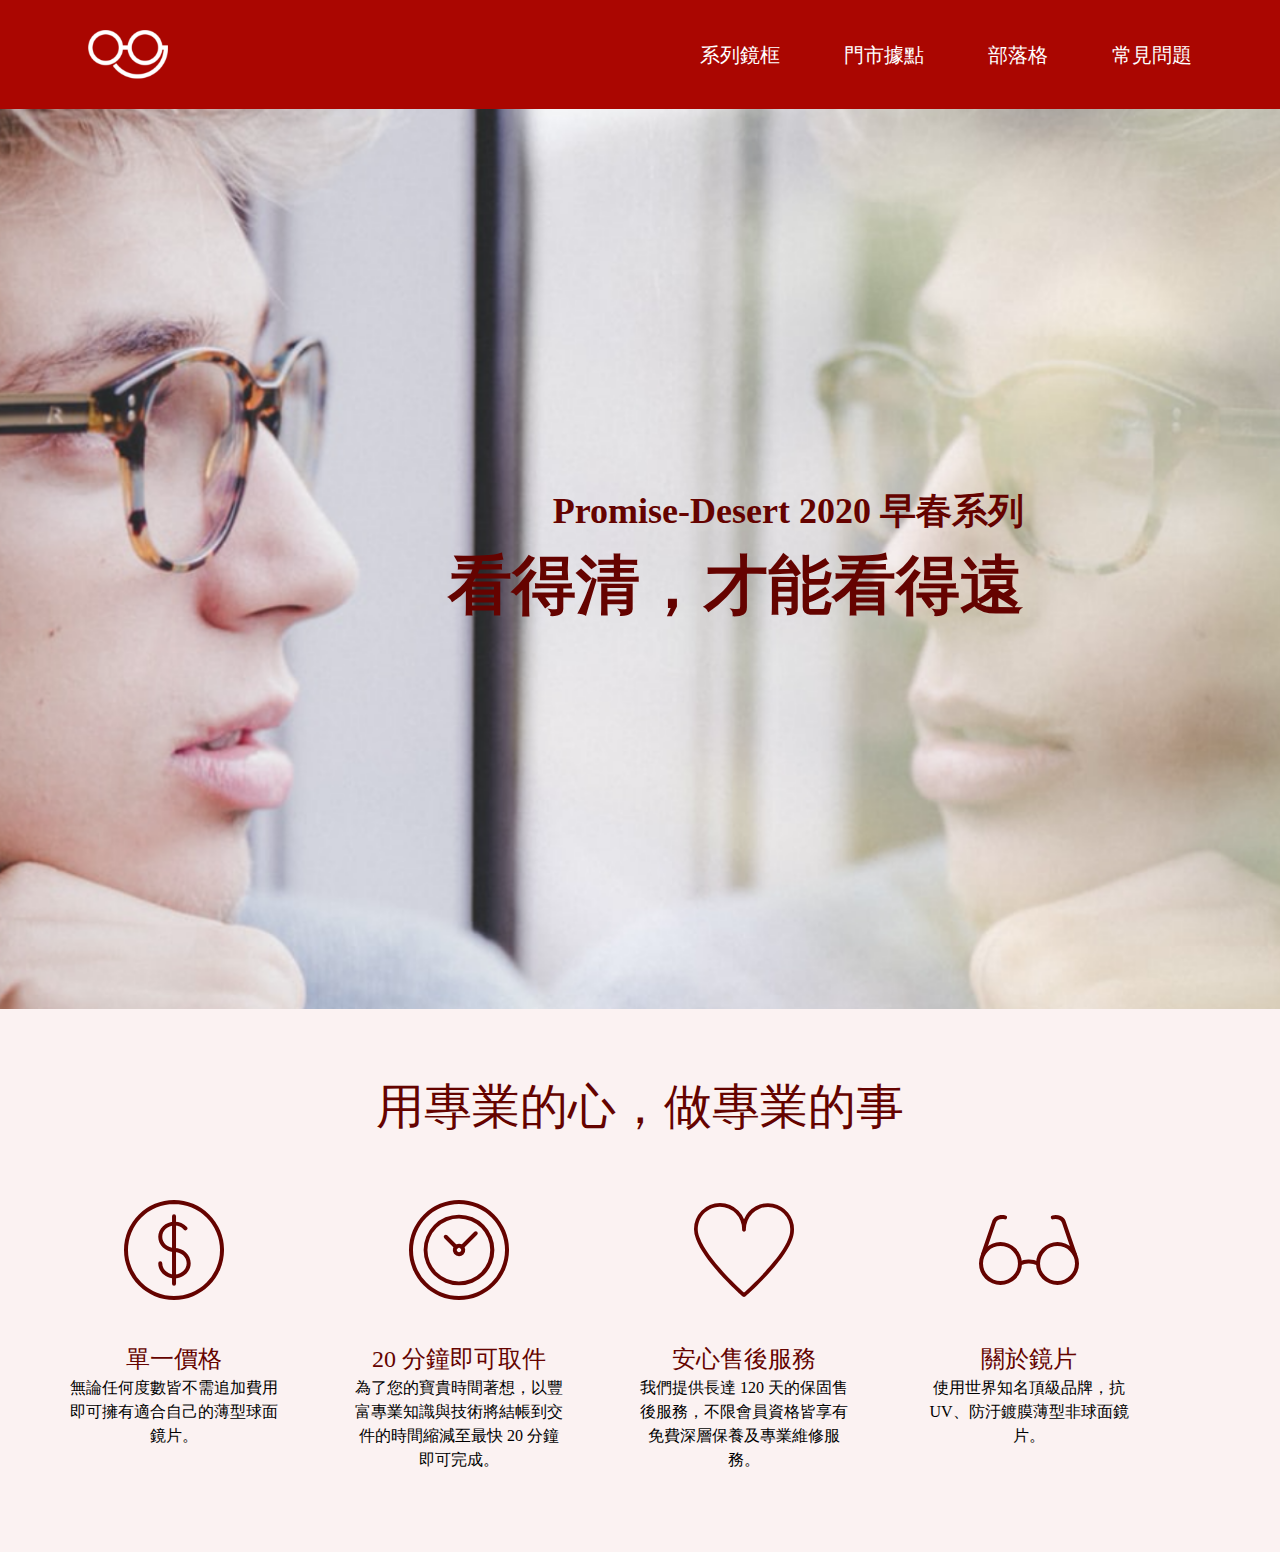
==== CSSweek03/index.html @ 12b1081e "week03" ====
<!DOCTYPE html>
<html lang="en">
<head>
    <meta charset="UTF-8">
    <meta name="viewport" content="width=device-width, initial-scale=1.0">
    <link rel="stylesheet" href="style.css">
    <title>第三週 - 眼鏡形象網站_RWD</title>
</head>
<body>
    <div class="container">
        <div class="header">
            <img src="img/logo.png" alt="" class="logo">
            <ul class="nav">
                <li class="nav-item"><a href="#" class="nav-link">系列鏡框</a></li>
                <li class="nav-item"><a href="#" class="nav-link">門市據點</a></li>
                <li class="nav-item"><a href="#" class="nav-link">部落格</a></li>
                <li class="nav-item"><a href="#" class="nav-link">常見問題</a></li>
            </ul>
        </div>
        <div class="banner">
            <p class="fs-p1 c-primary banner-content">Promise-Desert 2020 早春系列</p>
            <h1 class="fs-h1 c-primary banner-title">看得清，才能看得遠</h1>
        </div>
        <div class="service">
            <h3 class="service-title">用專業的心，做專業的事</h3>
            <ul class="service-list">
                <li class="service-item">
                    <img src="img/icon-dollar.svg" alt="">
                    <h4 class="service-h4">單一價格</h4>
                    <p class="service-content">無論任何度數皆不需追加費用 即可擁有適合自己的薄型球面 鏡片。</p>
                </li>
                <li class="service-item">
                    <img src="img/icon-clock.svg" alt="">
                    <h4 class="service-h4">20 分鐘即可取件</h4>
                    <p class="service-content">為了您的寶貴時間著想，以豐 富專業知識與技術將結帳到交 件的時間縮減至最快 20 分鐘 即可完成。</p>
                </li>
                <li class="service-item">
                    <img src="img/icon-heart.svg" alt="">
                    <h4 class="service-h4">安心售後服務</h4>
                    <p class="service-content">我們提供長達 120 天的保固售後服務，不限會員資格皆享有免費深層保養及專業維修服務。</p>
                </li>
                <li class="service-item">
                    <img src="img/icon-glasses.svg" alt="">
                    <h4 class="service-h4">關於鏡片</h4>
                    <p class="service-content">使用世界知名頂級品牌，抗UV、防汙鍍膜薄型非球面鏡片。</p>
                </li>
            </ul>
        </div>
        <div class="main"></div>
        <div class="footer"></div>
    </div>
 
</body>
</html>
---- CSSweek03/style.css ----
/* http://meyerweb.com/eric/tools/css/reset/ 
   v2.0 | 20110126
   License: none (public domain)
*/

html, body, div, span, applet, object, iframe,
h1, h2, h3, h4, h5, h6, p, blockquote, pre,
a, abbr, acronym, address, big, cite, code,
del, dfn, em, img, ins, kbd, q, s, samp,
small, strike, strong, sub, sup, tt, var,
b, u, i, center,
dl, dt, dd, ol, ul, li,
fieldset, form, label, legend,
table, caption, tbody, tfoot, thead, tr, th, td,
article, aside, canvas, details, embed, 
figure, figcaption, footer, header, hgroup, 
menu, nav, output, ruby, section, summary,
time, mark, audio, video {
	margin: 0;
	padding: 0;
	border: 0;
	font-size: 100%;
	font: inherit;
	vertical-align: baseline;
}
/* HTML5 display-role reset for older browsers */
article, aside, details, figcaption, figure, 
footer, header, hgroup, menu, nav, section {
	display: block;
}
body {
	line-height: 1;
}
ol, ul {
	list-style: none;
}
blockquote, q {
	quotes: none;
}
blockquote:before, blockquote:after,
q:before, q:after {
	content: '';
	content: none;
}
table {
	border-collapse: collapse;
	border-spacing: 0;
}
/* -----reset css--------*/

.container {
	margin: 0 auto;
	/* width: 100%; */
	max-width: 100%;
}
img {
	max-width: 100%;
	height: auto;
}
*,*::before,*::after {
	box-sizing: border-box;
}


.header {
	padding: 30px 88px;
	background-color: #AA0601;
	color: #fff;
	display: flex;
	justify-content: space-between;
	align-items: center;
}
.nav {
	display: flex;
	fd-direction: row;

}
.nav-item {
	padding-left: 64px;
}
.nav-link {	
	font-size: 20px;
	text-decoration: none;
	color: #fff;
}
.banner {
	height: calc(100vh);
	padding-right: 20%;
	background: url(img/banner.png) center center no-repeat;
	background-size: cover;
	display: flex;
	flex-direction: column;
	justify-content: center;
	align-items: flex-end;
}
.banner-content {
	font-weight: bold;
	font-size: 36px;
	line-height: 54px;
}
.banner-title {
	font-weight: bold;
	font-size: 64px;
	line-height: 96px;
}
.c-primary, .service-h4, .service-title {
	color: #650300;
}
.service {
	padding-top: 64px;
	padding-bottom: 80px;
	text-align: center;
	background: #AA06010D;
}
.service-title {
	font-size: 48px;
	line-height: 67px;
	margin-bottom: 60px;
}
.service img {
	width: 100px;
	height: 100px;
	margin-bottom: 40px;
}
.service-list {
	display: flex;
	flex-direction: row;
	justify-content: center;
}
.service-item {
	width: 208px;
	margin-right: 77px;
}
.service-h4 {
	font-size: 24px;
	line-height: 33px;
	text-align: center;	
}
.service-content {
	font-size: 16px;
	line-height: 24px;
}

/* =============992============= */
@media (max-width:992px) {
	.container {

	}
	.header {
		padding: 30px 39px;
	}
	.nav-item {
		padding-left: 40px;
		
	}
	.banner {
		height: 840px;
		align-items: flex-end;
		padding-right: 39px;
		background: url(img/banner-sm.png) center 0 no-repeat;
	}
	.banner-content {
		font-size: 20px;
		line-height: 28px;
	}
	.banner-title{
		font-size: 48px;
		line-height: 67px;
	}
	.service {
		padding-top: 40px;
		padding-bottom: 40px;
	}
	.service-title {
		font-size: 32px;
		line-height: 45px;
		margin-bottom: 32px;
	}
	.service img {
		width: 80px;
		height: 80px;
		margin-bottom: 16px;
	}
	.service-list {
		/* flex-direction: row-reverse; */
		flex-wrap: wrap;
		padding-right: 85px;
		padding-left: 85px;
		/* align-content: flex-start; */
	}
	.service-item {
		width: 50%;
		margin: 0;
		padding-bottom: 40px;
		display: flex;
		flex-direction: column;
		align-items: center;

	}
	.service-h4 {
		font-size: 20px;
		line-height: 28px;
		margin-bottom: 8px;
	}
	.service-content {
		width: 237px;
		text-align: left;
	}
}

/* =============767============= */
@media (max-width:767px) {
	.container {
		
	}
	.header {
		padding: 0;
		display: flex;
		flex-direction: column;
		justify-content: center;
	}
	.logo {
		padding: 10px;
	}
	.nav {
		flex-wrap: wrap;
		width: 100%;
	}
	.nav-item {
		width: 50%;
		padding: 8px;
		text-align: center;
		border: 1px solid #FFFFFF;
	}
	.nav-link {
		width: 100%;
	}
	.banner {
		height: 394px; */
		background-size: 105%;
		padding-right: 15px;
		padding-left: 0;
	}
	.banner-content {
		font-size: 16px;
		line-height: 22px;
	}
	.banner-title  {
		font-size: 32px;
		line-height: 45px;
	}
	.service {
		padding-top: 32px;
		padding-bottom: 12px;
	}
	.service-title {
		font-size: 24px;
		line-height: 33px;
		margin-bottom: 20px;
	}
	.service-list {

		padding-right: 69px;
		padding-left: 69px;
		/* align-content: flex-start; */
	}
	.service-item {
		width: 100%;
		padding-right: 69px;
		padding-left: 69px;

	}
	
}
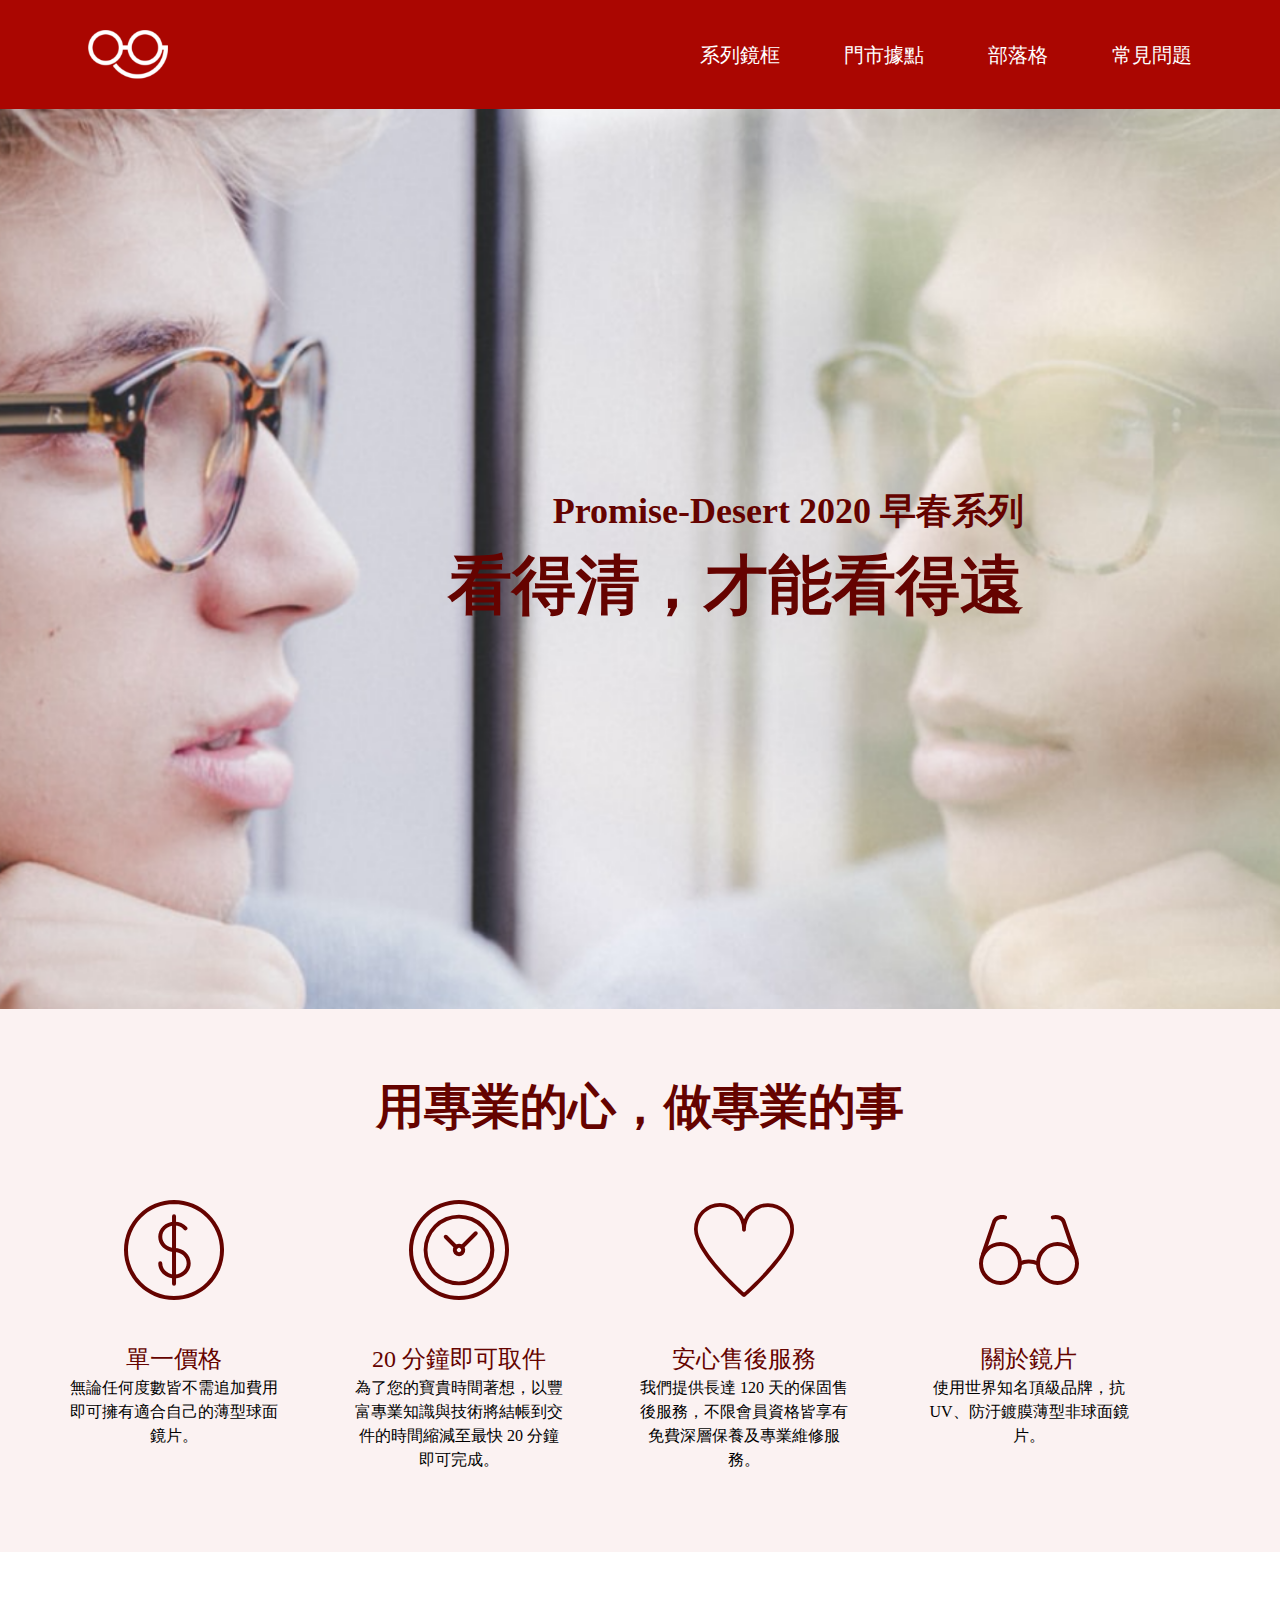
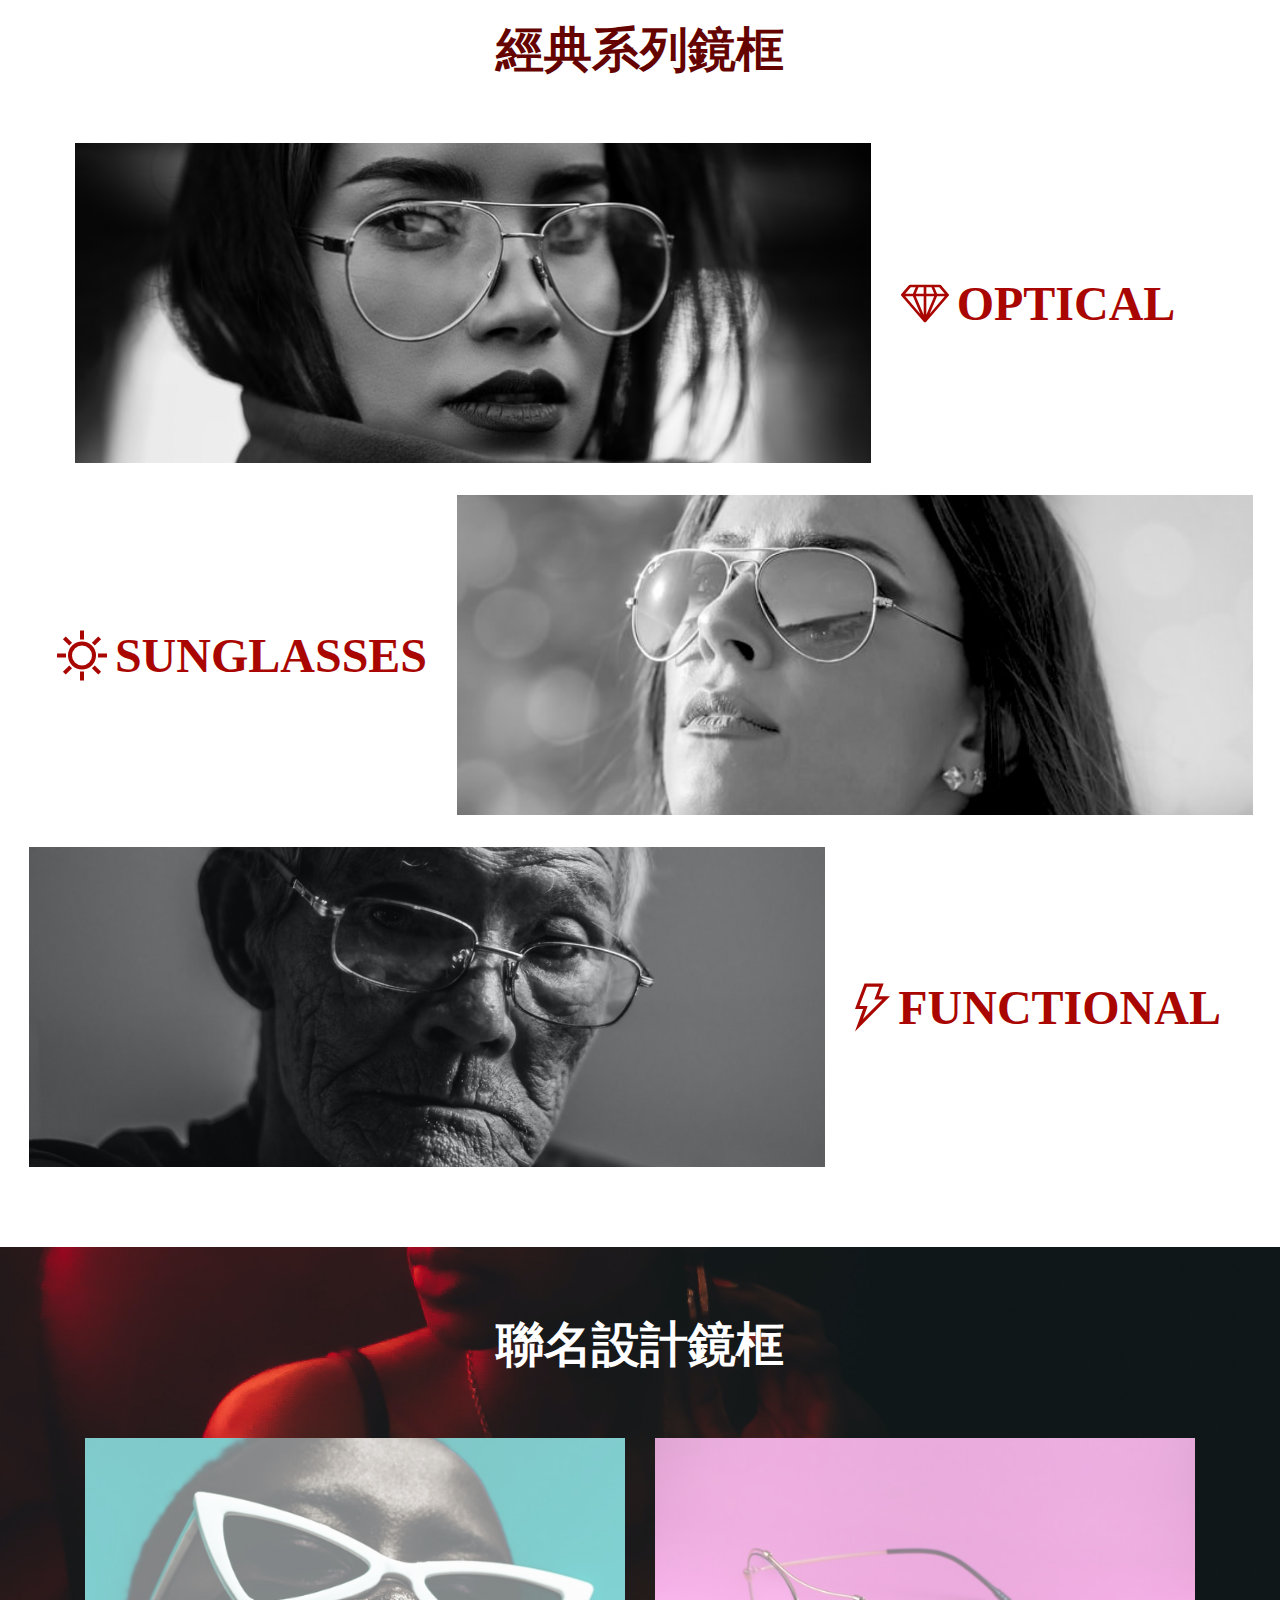
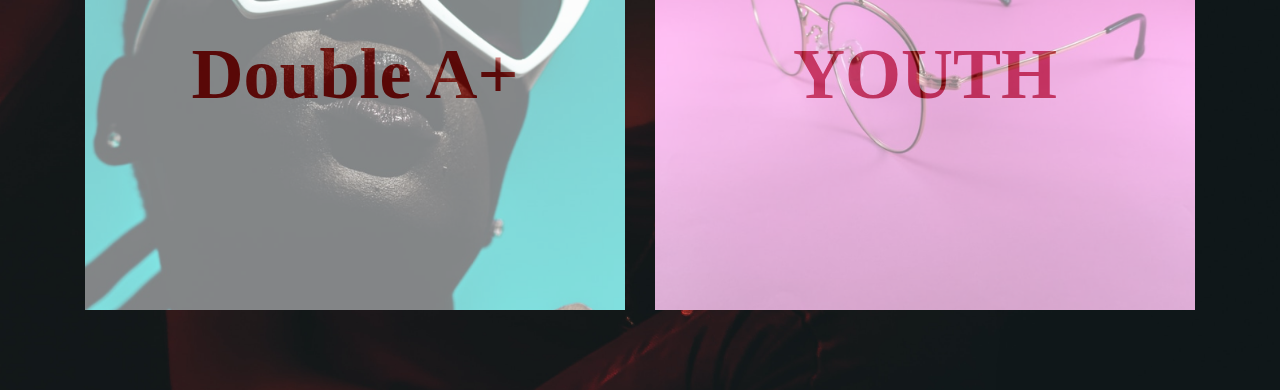
==== commit 5e63999e: "week03-design" ====
--- a/CSSweek03/index.html
+++ b/CSSweek03/index.html
@@ -4,17 +4,19 @@
     <meta charset="UTF-8">
     <meta name="viewport" content="width=device-width, initial-scale=1.0">
     <link rel="stylesheet" href="style.css">
+    <link rel="stylesheet" href="media01.css">
+    <link rel="stylesheet" href="media02.css">
     <title>第三週 - 眼鏡形象網站_RWD</title>
 </head>
 <body>
     <div class="container">
         <div class="header">
             <img src="img/logo.png" alt="" class="logo">
-            <ul class="nav">
-                <li class="nav-item"><a href="#" class="nav-link">系列鏡框</a></li>
-                <li class="nav-item"><a href="#" class="nav-link">門市據點</a></li>
-                <li class="nav-item"><a href="#" class="nav-link">部落格</a></li>
-                <li class="nav-item"><a href="#" class="nav-link">常見問題</a></li>
+            <ul class="nav c-light">
+                <li class="nav-item"><a href="#" class="nav-link c-light">系列鏡框</a></li>
+                <li class="nav-item"><a href="#" class="nav-link c-light">門市據點</a></li>
+                <li class="nav-item"><a href="#" class="nav-link c-light">部落格</a></li>
+                <li class="nav-item"><a href="#" class="nav-link c-light">常見問題</a></li>
             </ul>
         </div>
         <div class="banner">
@@ -46,7 +48,58 @@
                 </li>
             </ul>
         </div>
-        <div class="main"></div>
+        <div class="main">
+            <div class="classic">
+                <h3 class="classic-title">經典系列鏡框</h3>
+                <ul class="classic-list">
+                    <li class="classic-item">
+                        <img class="classic-img" src="img/product-1.png" alt="">
+                        <div class="classic-brand">
+                            <img src="img/icon-diamond.svg" alt="" class="classic-icon icon-red">
+                            <img src="img/icon-diamond-white.svg" alt="" class="classic-icon icon-white">
+                            <p class="classic-name">OPTICAL</p>
+                        </div>                     
+                    </li>
+                    <li class="classic-item">
+                        <img class="classic-img" src="img/product-2.png" alt="">
+                        <div class="classic-brand">
+                            <img src="img/icon-sun.svg" alt="" class="classic-icon icon-red">
+                            <img src="img/icon-sun-white.svg" alt="" class="classic-icon icon-white">
+                            <p class="classic-name">SUNGLASSES</p>
+                        </div>                        
+                    </li>
+                    <li class="classic-item">
+                        <img class="classic-img" src="img/product-3.png" alt="">
+                        <div class="classic-brand">
+                            <img src="img/icon-thunder.svg" alt="" class="classic-icon icon-red">
+                            <img src="img/icon-thunder-white.svg" alt="" class="classic-icon icon-white">
+                            <p class="classic-name">FUNCTIONAL</p>
+                        </div>                   
+                    </li>
+                </ul>
+            </div>
+            <div class="co-design">
+                <h3 class="design-title c-light">聯名設計鏡框</h3>
+                <div class="design-content">
+                    <ul class="design-card">
+                        <li class="design-item design-img1">
+                            <!-- <img src="img/product-8.png" alt="" class="design-img"> -->
+                            <!-- <div class="design-bg"></div> -->
+                            <div class="design-brand">
+                                <p class="design-name">Double A+</p>
+                            </div>
+                        </li>
+                        <li class="design-item design-img2"> 
+                            <!-- <img src="img/product-9.png" alt="" class="design-img"> -->
+                            <div class="design-brand">
+                                <p class="design-name">YOUTH</p>
+                            </div>
+                        </li>
+                    </ul>                                                         
+                </div>
+            </div>
+        </div>
+        
         <div class="footer"></div>
     </div>
  
--- a/CSSweek03/style.css
+++ b/CSSweek03/style.css
@@ -81,7 +81,6 @@
 .nav-link {	
 	font-size: 20px;
 	text-decoration: none;
-	color: #fff;
 }
 .banner {
 	height: calc(100vh);
@@ -103,19 +102,28 @@
 	font-size: 64px;
 	line-height: 96px;
 }
-.c-primary, .service-h4, .service-title {
+.c-light {
+	color: #fff;
+}
+.c-primary, .service-h4, .service-title, .classic-title {
 	color: #650300;
 }
-.service {
+.classic-brand, .design-name {
+	color: #AA0601;
+}
+.service, .classic {
 	padding-top: 64px;
 	padding-bottom: 80px;
-	text-align: center;
+	text-align: center;	
+}
+.service {
 	background: #AA06010D;
 }
-.service-title {
+.service-title,.classic-title, .design-title {
 	font-size: 48px;
 	line-height: 67px;
 	margin-bottom: 60px;
+	font-weight: bold;
 }
 .service img {
 	width: 100px;
@@ -140,136 +148,96 @@
 	font-size: 16px;
 	line-height: 24px;
 }
-
-/* =============992============= */
-@media (max-width:992px) {
-	.container {
-
-	}
-	.header {
-		padding: 30px 39px;
-	}
-	.nav-item {
-		padding-left: 40px;
-		
-	}
-	.banner {
-		height: 840px;
-		align-items: flex-end;
-		padding-right: 39px;
-		background: url(img/banner-sm.png) center 0 no-repeat;
-	}
-	.banner-content {
-		font-size: 20px;
-		line-height: 28px;
-	}
-	.banner-title{
-		font-size: 48px;
-		line-height: 67px;
-	}
-	.service {
-		padding-top: 40px;
-		padding-bottom: 40px;
-	}
-	.service-title {
-		font-size: 32px;
-		line-height: 45px;
-		margin-bottom: 32px;
-	}
-	.service img {
-		width: 80px;
-		height: 80px;
-		margin-bottom: 16px;
-	}
-	.service-list {
-		/* flex-direction: row-reverse; */
-		flex-wrap: wrap;
-		padding-right: 85px;
-		padding-left: 85px;
-		/* align-content: flex-start; */
-	}
-	.service-item {
-		width: 50%;
-		margin: 0;
-		padding-bottom: 40px;
-		display: flex;
-		flex-direction: column;
-		align-items: center;
-
-	}
-	.service-h4 {
-		font-size: 20px;
-		line-height: 28px;
-		margin-bottom: 8px;
-	}
-	.service-content {
-		width: 237px;
-		text-align: left;
-	}
-}
-
-/* =============767============= */
-@media (max-width:767px) {
-	.container {
-		
-	}
-	.header {
-		padding: 0;
-		display: flex;
-		flex-direction: column;
-		justify-content: center;
-	}
-	.logo {
-		padding: 10px;
-	}
-	.nav {
-		flex-wrap: wrap;
-		width: 100%;
-	}
-	.nav-item {
-		width: 50%;
-		padding: 8px;
-		text-align: center;
-		border: 1px solid #FFFFFF;
-	}
-	.nav-link {
-		width: 100%;
-	}
-	.banner {
-		height: 394px; */
-		background-size: 105%;
-		padding-right: 15px;
-		padding-left: 0;
-	}
-	.banner-content {
-		font-size: 16px;
-		line-height: 22px;
-	}
-	.banner-title  {
-		font-size: 32px;
-		line-height: 45px;
-	}
-	.service {
-		padding-top: 32px;
-		padding-bottom: 12px;
-	}
-	.service-title {
-		font-size: 24px;
-		line-height: 33px;
-		margin-bottom: 20px;
-	}
-	.service-list {
-
-		padding-right: 69px;
-		padding-left: 69px;
-		/* align-content: flex-start; */
-	}
-	.service-item {
-		width: 100%;
-		padding-right: 69px;
-		padding-left: 69px;
-
-	}
-	
-}
-
+.classic-item {
+	display: flex;
+	flex-direction: row;
+	justify-content: center;
+	align-items: center;
+	padding-bottom: 32px;
+}
+.classic-item:nth-child(3){
+	padding-bottom: 0;
+}
+.classic-item:nth-child(2){
+	flex-direction: row-reverse;
+}
+.icon-white {
+    display: none;
+    }
+.classic-name {
+	padding-left: 8px;
+	font-size: 48px;
+	line-height: 63px;
+	font-weight: bold;
+}
+
+.classic-brand {
+	display: flex;
+	flex-direction: row;
+	padding-left: 30px;
+}
+.classic-brand:nth-child(2){
+	padding-right: 30px;
+	/* padding-left: 0; */
+}
+.co-design {
+	/* height: calc(100vh); */
+	height: 743px;
+	background: url(img/bg.png) center center no-repeat;
+	background-size: cover;
+	text-align: center;
+	padding: 64px 0px 80px 0px;
+}
+.design-content {
+	/* display: flex;
+	flex-direction: row;
+	justify-content: center;
+	align-items: center; */
+}
+.design-card {
+	display: flex;
+	flex-direction: row;
+	justify-content: center;
+	align-items: center;
+	/* margin-bottom: 80px; */
+}
+.design-item {
+	width: 540px;
+	/* width: 540px; */
+	height: 472px;
+	margin-left: 15px;
+	margin-right: 15px;
+}
+.design-img1 {
+	width: 540px;
+	height: 472px;
+	background: url(img/product-8.png) center center no-repeat;
+	background-size: cover;
+}
+.design-img2 {
+	width: 540px;
+	height: 472px;
+	/* width: 100%;
+	height: calc(100vh - 190px); */
+	background: url(img/product-9.png);
+	background-size: cover;
+}
+
+.design-brand {
+	width: 100%;
+	height: 100%;
+	display: flex;
+	justify-content: center;
+	align-items: center;
+	/* position: absolute; */
+	background: #FFFFFF 0% 0% no-repeat padding-box;
+	opacity: 0.5;
+}
+.design-name {
+	font-size: 72px;
+	line-height: 95px;
+	font-weight: bolder;
+}
+
+
+
--- a/CSSweek03/media01.css
+++ b/CSSweek03/media01.css
@@ -0,0 +1,109 @@
+@media (max-width:992px) {
+	.container {
+
+	}
+	.header {
+		padding: 30px 39px;
+	}
+	.nav-item {
+		padding-left: 40px;
+		
+	}
+	.banner {
+		height: 840px;
+		align-items: flex-end;
+		padding-right: 39px;
+		background: url(img/banner-sm.png) center center no-repeat;
+		background-size: cover;
+	}
+	.banner-content {
+		font-size: 20px;
+		line-height: 28px;
+	}
+	.banner-title{
+		font-size: 48px;
+		line-height: 67px;
+	}
+	.service, .classic {
+		padding-top: 40px;
+		padding-bottom: 40px;
+	}
+	.service {
+		padding-right: 85px;
+		padding-left: 85px;
+	}
+	.service-title, .classic-title, .design-title  {
+		font-size: 32px;
+		line-height: 45px;
+		margin-bottom: 32px;
+	}
+	.service img {
+		width: 80px;
+		height: 80px;
+		margin-bottom: 16px;
+	}
+	.service-list {
+		flex-wrap: wrap;		
+		/* align-content: flex-start; */
+	}
+	.service-item {
+		width: 50%;
+		margin: 0;
+		padding-bottom: 40px;
+		display: flex;
+		flex-direction: column;
+		align-items: center;
+	}
+	.service-h4 {
+		width: 237px;
+		font-size: 20px;
+		line-height: 28px;
+		margin-bottom: 8px;
+	}
+	.service-content {
+		width: 237px;
+		text-align: left;
+	}
+	.classic {
+		padding-left: 39px;
+		padding-right: 39px;
+	}
+	.classic-item {
+		justify-content: center;
+		padding-bottom: 8px;
+	}
+	.classic-item:nth-child(2){
+		flex-direction: row;
+	}
+	.classic-brand {
+		width: 50%;
+	}
+	.classic-brand:nth-child(2){
+		padding-right: 0px;
+	}
+	.classic-img {
+		width: 50%;
+	}
+	.classic-name {
+		font-size: 28px;
+		line-height: 37px;
+		
+	}
+	.classic-icon {
+		width: 32px;
+	}
+	.co-design {
+		height: 437px;
+		padding: 40px 0px 40px 0px;
+	}
+	.design-name {
+		font-size: 32px;
+		line-height: 43px;
+	}
+	.design-img1, .design-img2 {
+		width: 330px;
+		height: 280px;
+	}
+
+
+}--- a/CSSweek03/media02.css
+++ b/CSSweek03/media02.css
@@ -0,0 +1,110 @@
+@media (max-width:767px) {
+	.container {
+		
+	}
+	.header {
+		padding: 0;
+		display: flex;
+		flex-direction: column;
+		justify-content: center;
+	}
+	.logo {
+		padding: 10px;
+	}
+	.nav {
+		flex-wrap: wrap;
+		width: 100%;
+	}
+	.nav-item {
+		width: 50%;
+		padding: 8px;
+		text-align: center;
+		border: 1px solid #FFFFFF;
+	}
+	.nav-link {
+		width: 100%;
+	}
+	.banner {
+		height: 394px;
+		background-size: cover;
+		padding-right: 15px;
+		padding-left: 0;
+	}
+	.banner-content {
+		font-size: 16px;
+		line-height: 22px;
+	}
+	.banner-title, .design-name  {
+		font-size: 32px;
+		line-height: 45px;
+	}
+	.service {
+		padding-top: 32px;
+		padding-bottom: 12px;
+	}
+	.service-title {
+		font-size: 24px;
+		line-height: 33px;
+		margin-bottom: 20px;
+	}
+	.service-list {
+
+		padding-right: 69px;
+		padding-left: 69px;
+		/* align-content: flex-start; */
+	}
+	.service-item {
+		width: 100%;
+		padding-right: 69px;
+		padding-left: 69px;
+
+    }
+    .icon-red {
+        display: none;
+    }
+    .icon-white {
+        display: block;
+    }
+    .classic {
+        padding: 32px 15px;
+    }
+    .classic-img {
+        width: 100%;
+    }
+    .classic-brand {
+        width: 100%;
+        padding: 0;
+        position: absolute;
+        justify-content: center;
+        align-items: center;
+    }
+    .classic-name {
+        color: #fff;
+	}
+	.co-design {
+		height: 696px;
+		padding-top: 0;
+		padding-bottom: 32px;
+	}
+	.design-title {
+		font-size: 20px;
+		line-height: 28px;
+	}
+	.design-card {
+		flex-direction: column;
+		
+	}
+
+	.design-img1, .design-img2, .design-brand {
+		width: 345px;
+		height: 284px;
+		margin: 0;
+		
+	}
+	.design-item {
+		
+		margin-bottom: 16px;
+	}
+
+	
+}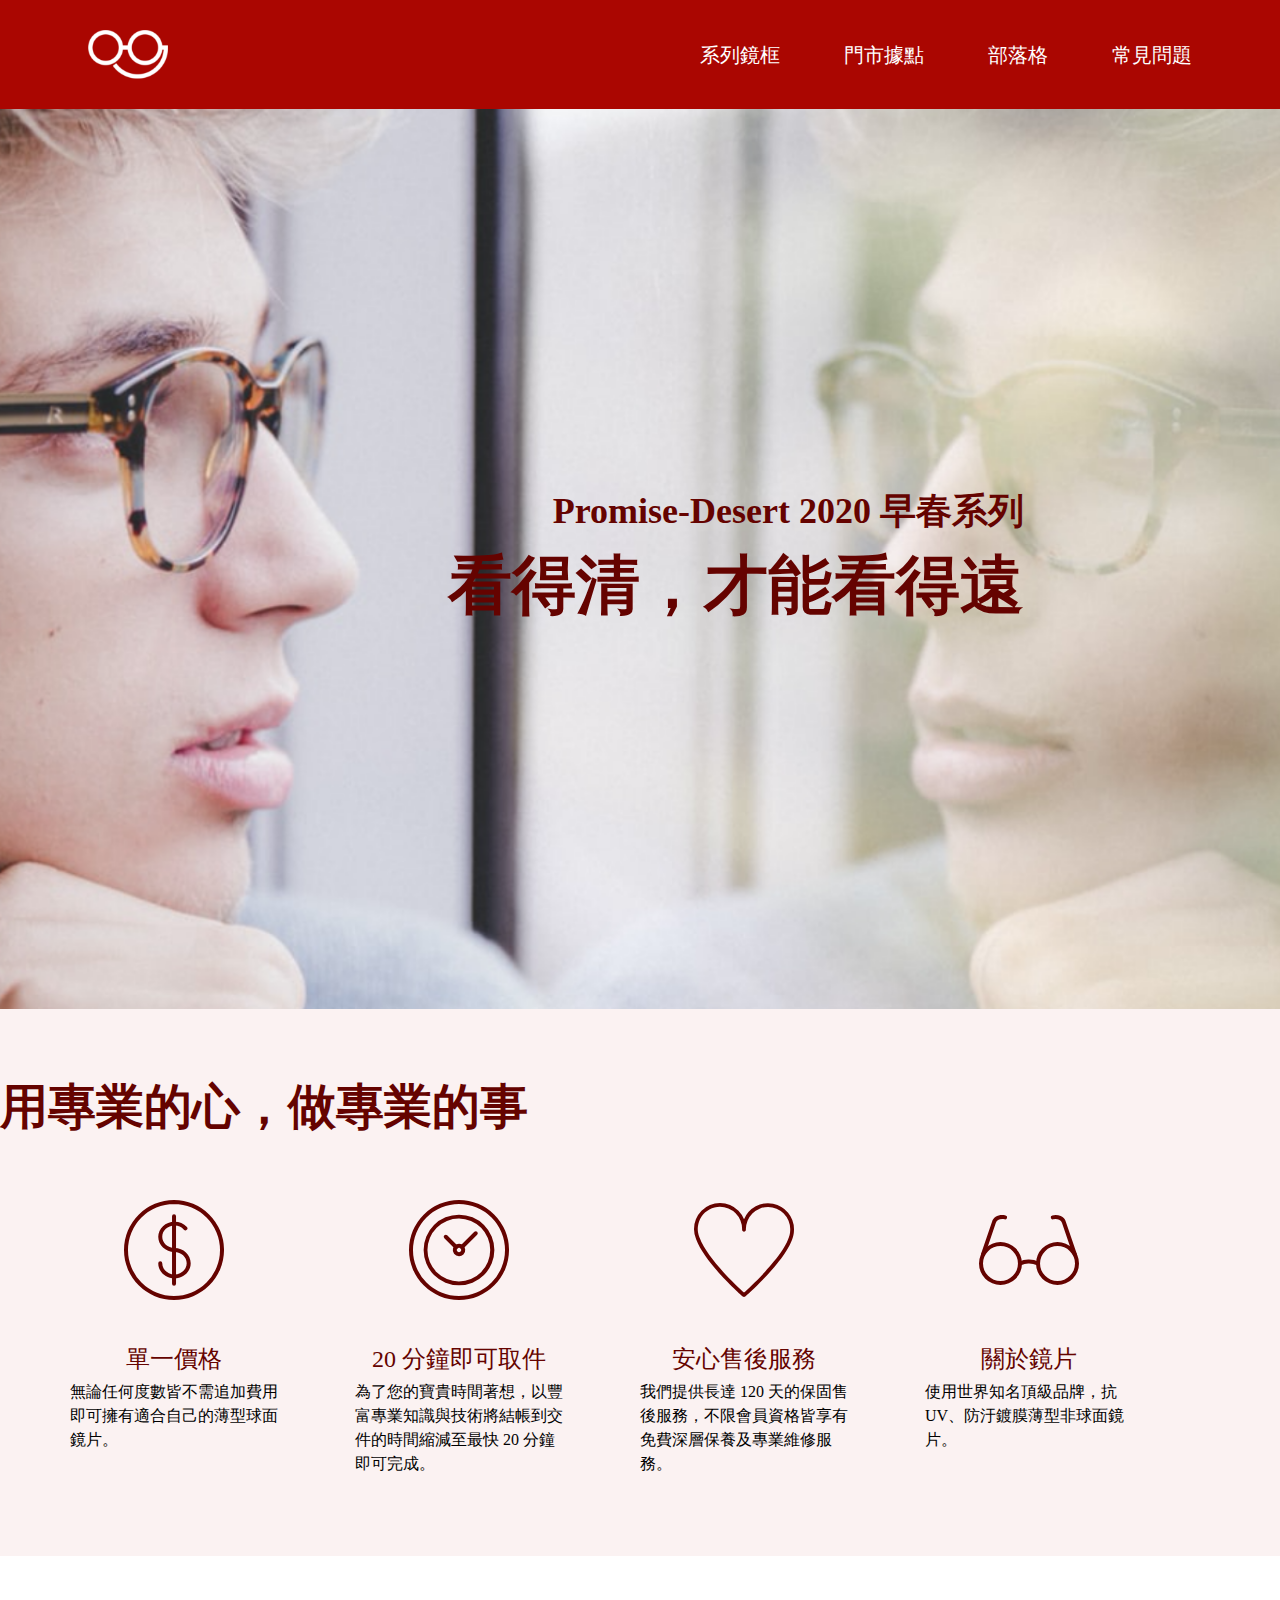
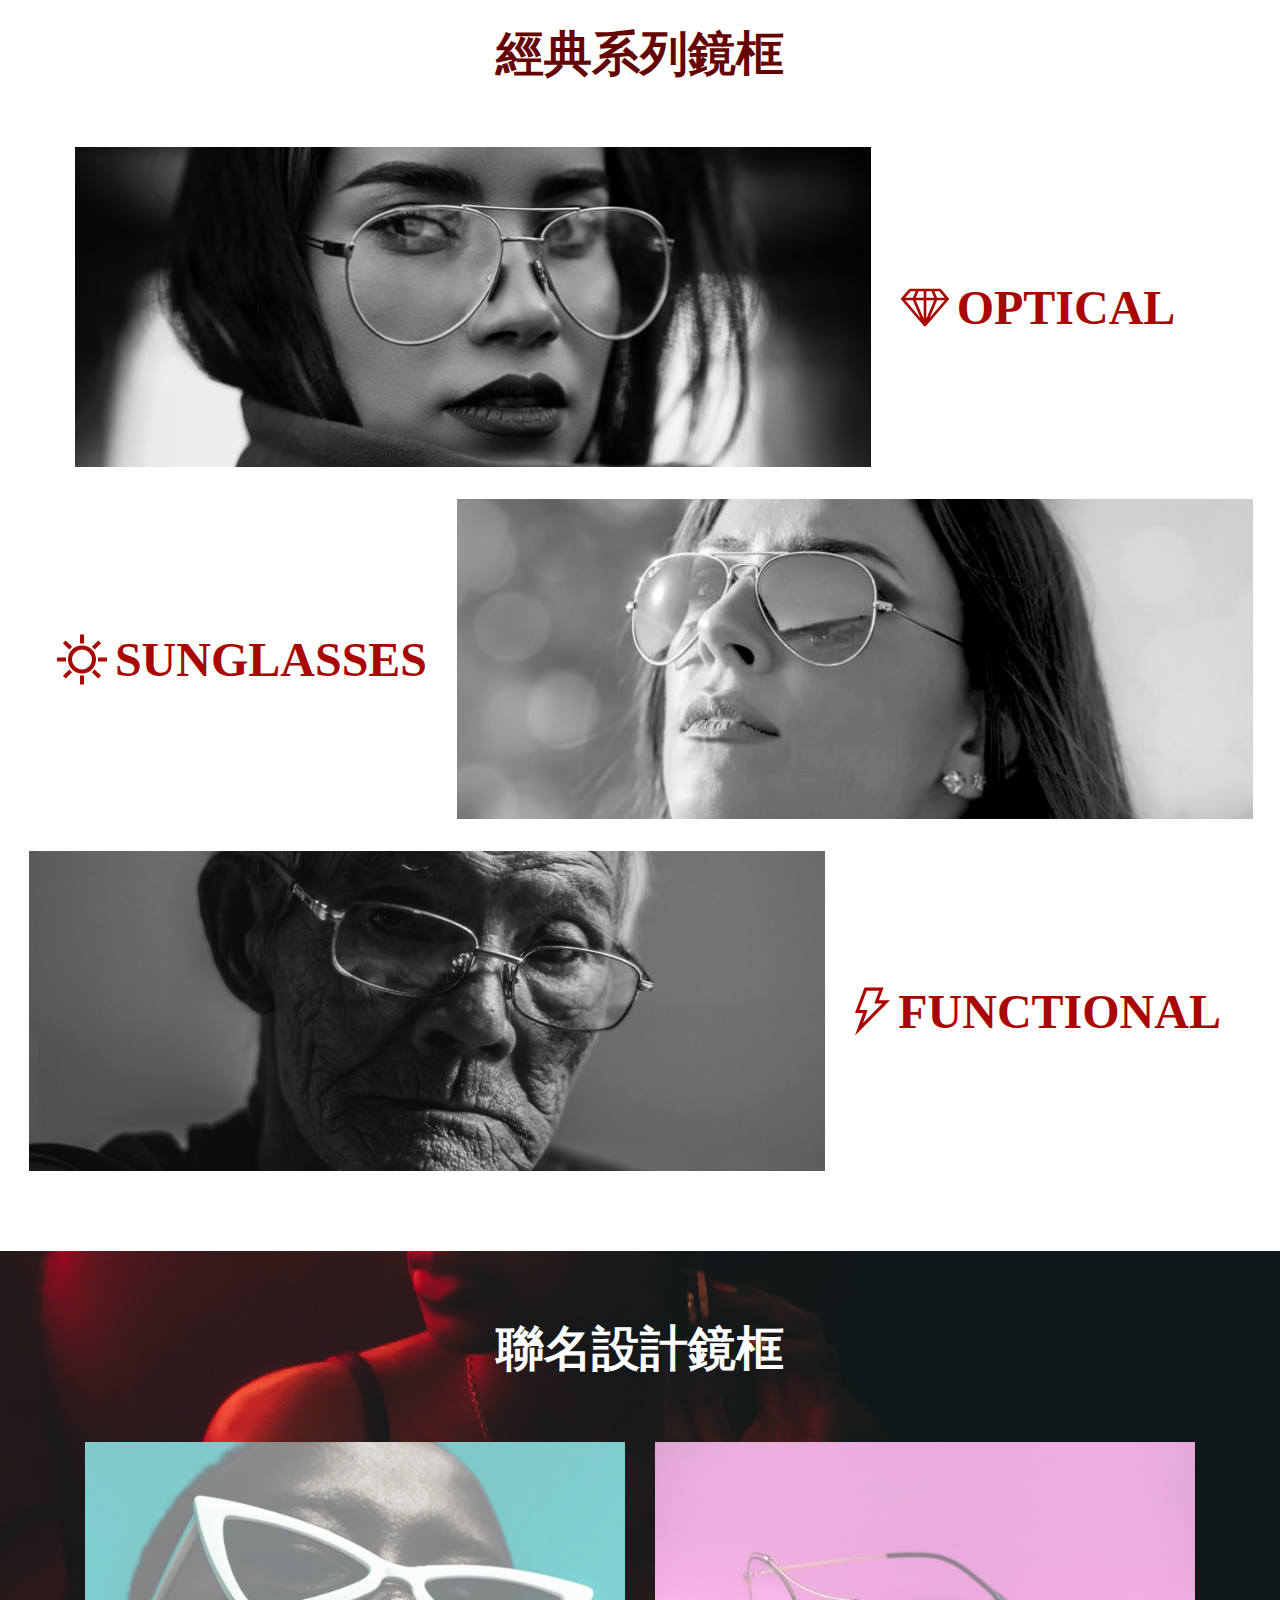
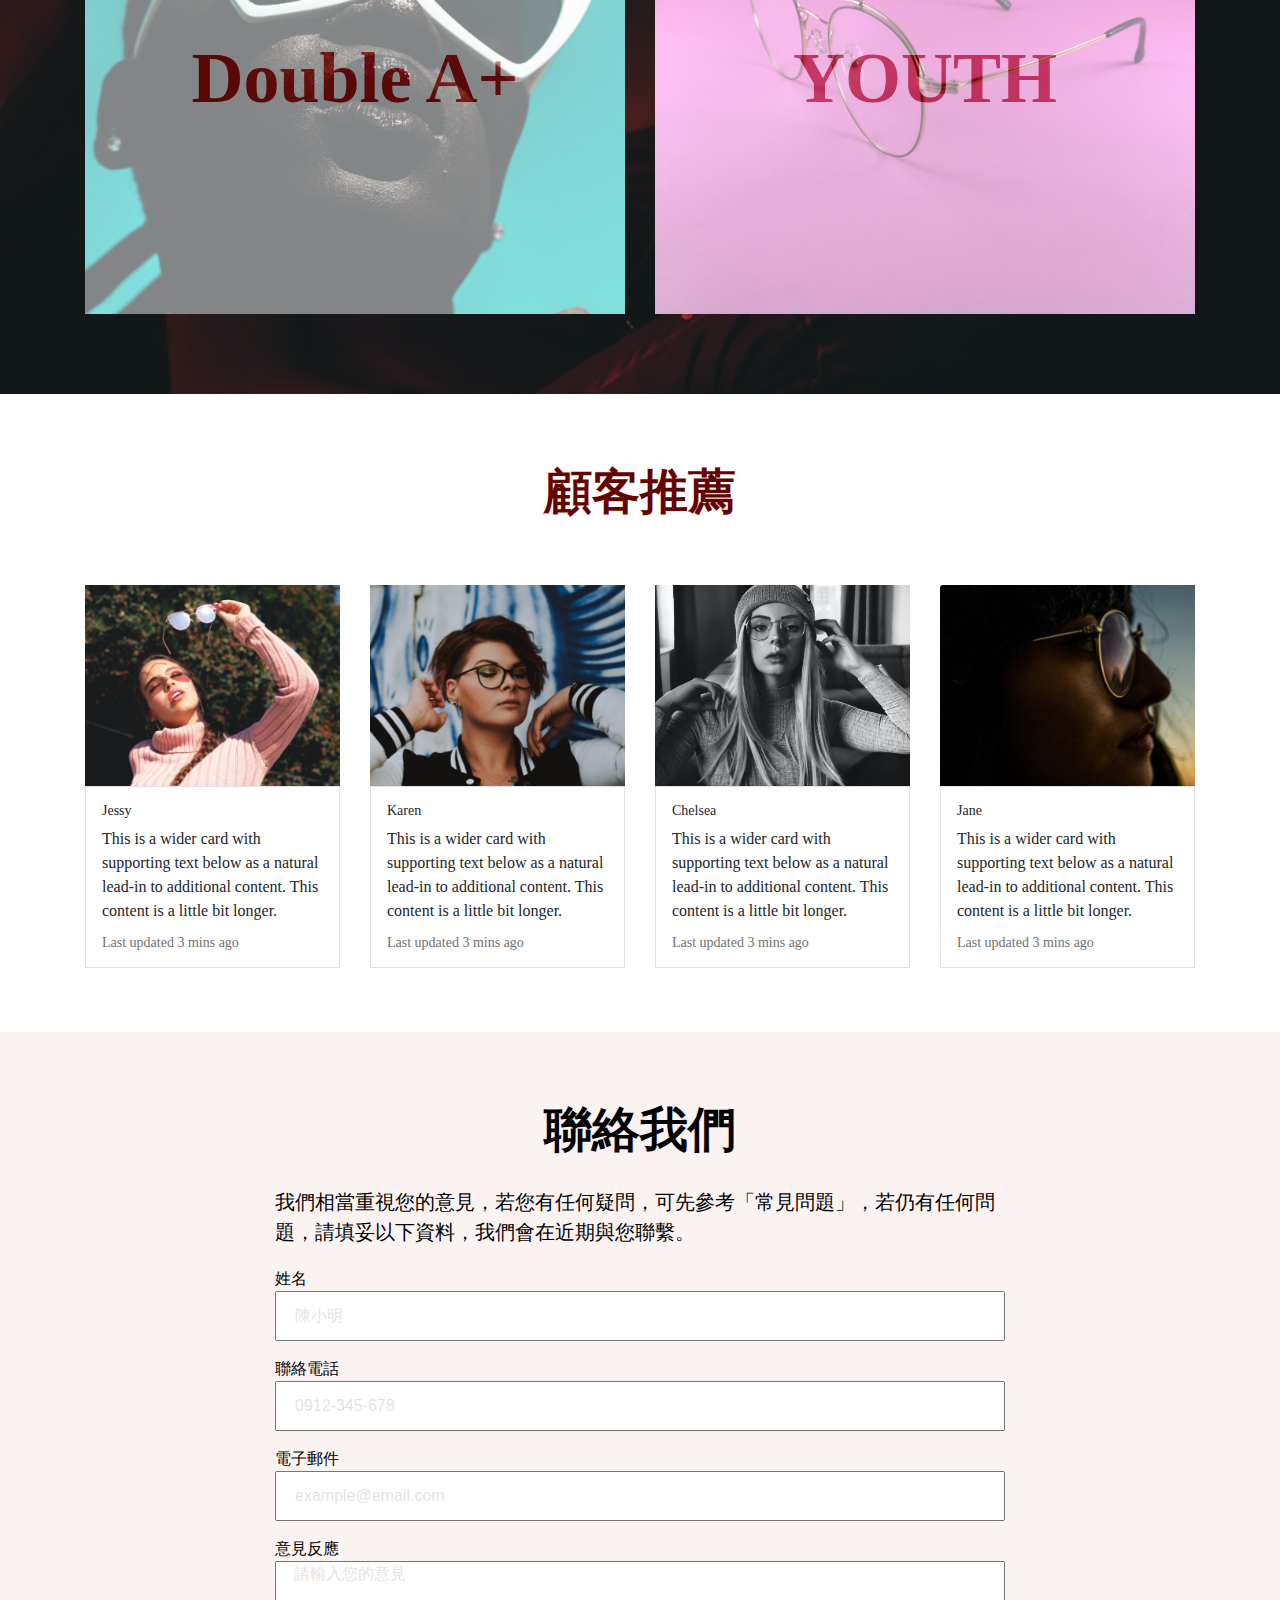
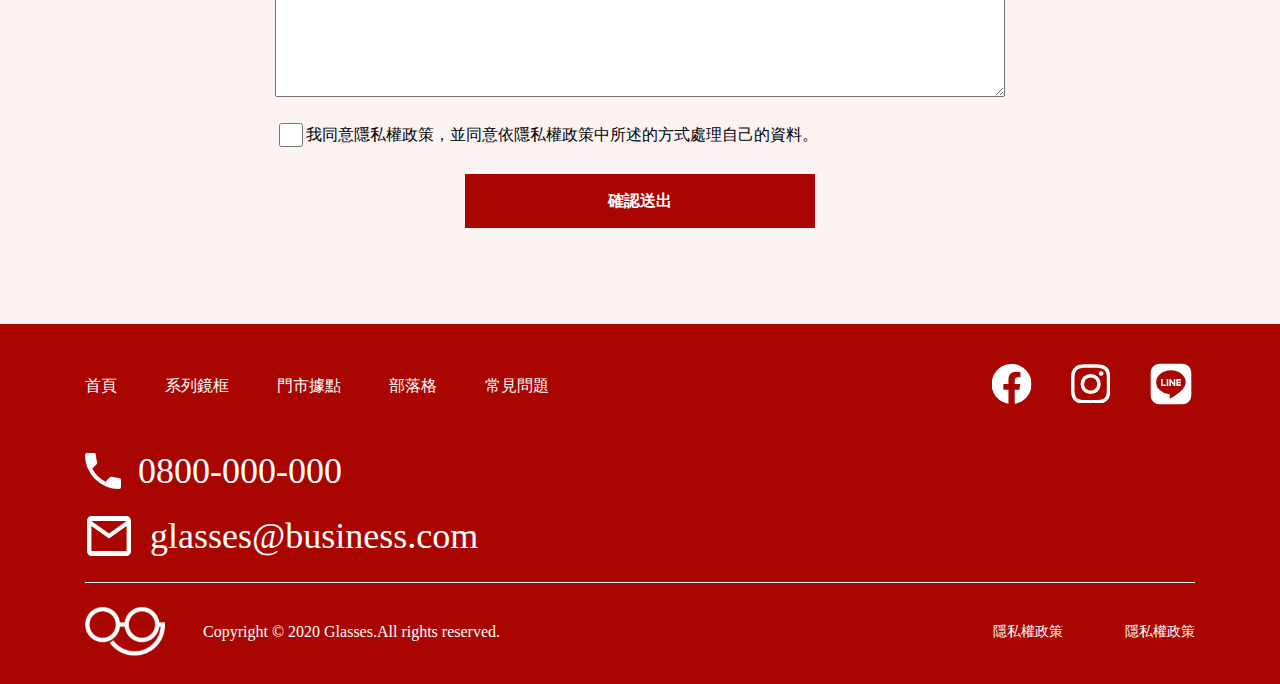
==== commit d2018f14: "footer" ====
--- a/CSSweek03/index.html
+++ b/CSSweek03/index.html
@@ -99,8 +99,128 @@
                 </div>
             </div>
         </div>
-        
-        <div class="footer"></div>
+        <div class="comment">
+            <h3 class="comment-title">顧客推薦</h3>
+            <ul class="comment-card">
+                <li class="comment-item">
+                    <div class="comment-poto">
+                        <img src="img/rec-1.png" alt="" class="comment-img">
+                    </div>
+                    <div class="comment-content">
+                        <p class="comment-desc comment-fs-p1">Jessy</p>
+                        <p class="comment-desc comment-fs-p2">This is a wider card with supporting text below as a natural lead-in to additional content. This content is a little bit longer.</p>
+                        <p class="comment-desc comment-fs-p1">Last updated 3 mins ago</p>
+                    </div>
+                </li>
+                <li class="comment-item">
+                    <div class="comment-poto">
+                        <img src="img/rec-2.png" alt="" class="comment-img">
+                    </div>
+                    <div class="comment-content">
+                        <p class="comment-desc comment-fs-p1 ">Karen </p>
+                        <p class="comment-desc comment-fs-p2 ">This is a wider card with supporting text below as a natural lead-in to additional content. This content is a little bit longer.</p>
+                        <p class="comment-desc comment-fs-p1 ">Last updated 3 mins ago</p>
+                    </div>
+                </li>
+                <li class="comment-item">
+                    <div class="comment-poto">
+                        <img src="img/rec-3.png" alt="" class="comment-img">
+                    </div>
+                    <div class="comment-content">
+                        <p class="comment-desc comment-fs-p1">Chelsea</p>
+                        <p class="comment-desc comment-fs-p2">This is a wider card with supporting text below as a natural lead-in to additional content. This content is a little bit longer.</p>
+                        <p class="comment-desc comment-fs-p1">Last updated 3 mins ago</p>
+                    </div>
+                </li>
+                <li class="comment-item">
+                    <div class="comment-poto">
+                        <img src="img/rec-4.png" alt="" class="comment-img">
+                    </div>
+                    <div class="comment-content">
+                        <p class="comment-desc comment-fs-p1">Jane</p>
+                        <p class="comment-desc comment-fs-p2">This is a wider card with supporting text below as a natural lead-in to additional content. This content is a little bit longer.</p>
+                        <p class="comment-desc comment-fs-p1">Last updated 3 mins ago</p>
+                    </div>
+                </li>
+            </ul>
+        </div>
+        <div class="contact">
+            <h3 class="contact-title">聯絡我們</h3>
+            <p class="contact-desc">我們相當重視您的意見，若您有任何疑問，可先參考「常見問題」，若仍有任何問題，請填妥以下資料，我們會在近期與您聯繫。</p>
+            <form class="contact-form">
+                <div class="form-group">
+                    <label for="name">姓名</label>
+                    <input type="text" class="form-control" id="name" placeholder="陳小明" required>
+                </div>
+                <div class="form-group">
+                    <label for="tle">聯絡電話</label>
+                    <input type="tel" class="form-control" id="tel" placeholder="0912-345-678">
+                </div>
+                <div class="form-group">
+                    <label for="email" >電子郵件</label>
+                    <input type="email" class="form-control" id="email" placeholder="example@email.com">
+                </div>
+                <div class="form-group">
+                    <label for="textarea">意見反應</label>
+                    <textarea class="form-control" id="textarea" placeholder="請輸入您的意見" type="textarea"></textarea>
+                </div>
+                    <!-- <input type="text" class="form-control" placeholder="請輸入您的意見"></div> -->
+                <div class="form-group form-check">
+                    <input type="checkbox" class="form-check-input" id="check">
+                    <label for="check">我同意隱私權政策，並同意依隱私權政策中所述的方式處理自己的資料。</label>
+                </div>
+                <div class="form-group form-btn">
+                    <button class="btn c-light" type="submit">確認送出</button>
+                </div>
+            </form>
+        </div>
+        <div class="footer">
+            <div class="footer-info c-light">
+                <div class="navbar flex-row">
+                    <div class="footer-nav">
+                        <ul class="footer-list flex-row">
+                            <li class="footer-item"><a href="#" class="footer-link c-light">首頁</a></li>
+                            <li class="footer-item"><a href="#" class="footer-link c-light">系列鏡框</a></li>
+                            <li class="footer-item"><a href="#" class="footer-link c-light">門市據點</a></li>
+                            <li class="footer-item"><a href="#" class="footer-link c-light">部落格</a></li>
+                            <li class="footer-item"><a href="#" class="footer-link c-light">常見問題</a></li>
+                        </ul>
+                    </div>
+                    <div class="footer-nav">
+                        <ul class="friendlink flex-row">
+                            <li class="friendlink-item"><a href="#" class="friendlink-link c-light"><img src="img/icon-fb.svg" alt=""></a></li>
+                            <li class="friendlink-item"><a href="#" class="friendlink-link c-light"><img src="img/icon-ig.svg" alt=""></a></li>
+                            <li class="friendlink-item"><a href="#" class="friendlink-link c-light"><img src="img/icon-line.svg" alt=""></a></li>
+                        </ul>
+                    </div>
+                </div>
+                <div class="footer-connect">
+                    <ul class="connect-list ">
+                        <li class="connect-item flex-row">
+                            <img src="img/icon-phone.svg" alt="">
+                            <p>0800-000-000</p>
+                        </li>
+                        <li class="connect-item flex-row">
+                            <img src="img/icon-mail.svg" alt="">
+                            <p>glasses@business.com</p>
+                        </li>
+                    </ul>          
+                </div>
+                <div class="footer-desc flex-row">
+                    <div class="footer-copyright flex-row">
+                        <img src="img/logo.png" alt="">
+                        <p>Copyright © 2020 Glasses.All rights reserved.</p>
+                    </div>
+                    <div class="footer-msg">
+                        <ul class="footer-msg-list flex-row">
+                            <li class="footer-msg-item"><a href="#" class="footer-msg-link c-light">隱私權政策</a></li>
+                            <li class="footer-msg-item"><a href="#" class="footer-msg-link c-light">隱私權政策</a></li>
+                            
+                        </ul>
+                    </div>
+                </div>
+            </div>                       
+        </div>
     </div>
  
 </body>
--- a/CSSweek03/style.css
+++ b/CSSweek03/style.css
@@ -72,7 +72,7 @@
 }
 .nav {
 	display: flex;
-	fd-direction: row;
+	flex-direction: row;
 
 }
 .nav-item {
@@ -105,26 +105,27 @@
 .c-light {
 	color: #fff;
 }
-.c-primary, .service-h4, .service-title, .classic-title {
+.c-primary, .service-h4, .service-title, .classic-title, .comment-title{
 	color: #650300;
 }
 .classic-brand, .design-name {
 	color: #AA0601;
 }
-.service, .classic {
+.service, .classic, .contact {
 	padding-top: 64px;
 	padding-bottom: 80px;
-	text-align: center;	
 }
 .service {
+	/* text-align: center; */
 	background: #AA06010D;
 }
-.service-title,.classic-title, .design-title {
+.service-title,.classic-title, .design-title, .comment-title, .contact-title {
 	font-size: 48px;
 	line-height: 67px;
 	margin-bottom: 60px;
 	font-weight: bold;
 }
+
 .service img {
 	width: 100px;
 	height: 100px;
@@ -136,6 +137,7 @@
 	justify-content: center;
 }
 .service-item {
+	text-align: center;
 	width: 208px;
 	margin-right: 77px;
 }
@@ -145,8 +147,13 @@
 	text-align: center;	
 }
 .service-content {
+	margin-top: 4px;
 	font-size: 16px;
 	line-height: 24px;
+	text-align: left;
+}
+.classic {
+	text-align: center;	
 }
 .classic-item {
 	display: flex;
@@ -238,6 +245,189 @@
 	line-height: 95px;
 	font-weight: bolder;
 }
-
-
-
+.comment {
+	text-align: center;
+	padding: 64px 0px;
+}
+.comment-card {
+	display: flex;
+	flex-direction: row;
+	justify-content: center;
+}
+.comment-img {
+	width: 100%;
+}
+.comment-item {
+	width: 255px;
+	margin: 0 15px;
+	/* padding-bottom: 15px; */
+	/* border: 1px solid #DEE2E6; */
+}
+.comment-img {
+	display: block;
+}
+.comment-content {
+	text-align: left;
+	padding: 14px 16px 15px 16px;
+	border: 1px solid #DEE2E6;
+}
+.comment-desc {
+	color: #212529;
+}
+.comment-fs-p1 {
+	font-size: 14px;
+	line-height: 19px;
+}
+.comment-fs-p2 {
+	font-size: 16px;
+	line-height: 24px;
+}
+.comment-desc:nth-child(2) {
+	padding-top: 7px;
+	padding-bottom: 10px;
+}
+.comment-desc:nth-last-child(1){
+	color: #707070;
+}
+.contact {
+	background-color: #AA06010D;
+	display: flex;
+	flex-direction: column;
+	justify-content: center;
+	align-items: center;
+}
+.contact-title {
+	margin-bottom: 24px;
+}
+.contact-desc {
+	font-size: 20px;
+	line-height: 30px;
+	width: 730px;
+	margin-bottom: 20px;
+}
+/* .contact-form {
+	width: 730px;
+	font-size: 16px;
+	line-height: 24px;
+	
+} */
+.form-control {
+	width: 100%;
+	height: 50px;
+}
+.form-group {
+	width: 730px;
+	font-size: 16px;
+	line-height: 24px;
+	margin-bottom: 16px;
+}
+::placeholder { /* CSS 3 標準 */
+	font-size: 16px;
+	opacity: 0.2;
+	padding-left: 16px;
+  }
+.form-control[type="textarea"] {
+    height: 136px;  
+} 
+.form-check {
+	display: flex;
+	flex-direction: row;
+	align-items: center;
+}
+.form-check-input[type="checkbox"] {
+	/* margin: 0px; */
+    width: 24px;
+    height: 24px;  
+}
+.form-btn {
+	text-align: center;
+	margin-top: 24px;
+}
+.btn {
+	width: 350px;
+	height: 54px;
+	background-color: #AA0601;
+	font-size: 16px;
+	font-weight: bold;
+	border: 0;
+}
+.flex-row {
+	display: flex;
+	flex-direction: row;
+	align-items: center;
+}
+.flex-column {
+	display: flex;
+	flex-direction: column;
+	
+}
+.footer {
+	background-color: #AA0601;
+	display: flex;
+	flex-direction: column;
+	align-items: center;
+	padding-top: 36px;
+	padding-bottom: 28px;
+}
+.footer-item {
+	padding-right: 48px;
+}
+.footer-info {
+	width: 1110px;
+}
+.navbar {	
+	justify-content: space-between;
+	padding-bottom: 36px;
+}
+.footer-link {
+	font-style: 16px;
+	line-height: 22px;
+	text-decoration: none;
+}
+
+.friendlink-link {
+	padding-left: 32px;
+	
+}
+
+.connect-item p{
+	padding-left: 17px;
+	font-size: 36px;
+	line-height: 48px;
+}
+.connect-item:nth-child(1){
+	margin-bottom: 17px;
+}
+.footer-connect {
+	padding-bottom: 22px;
+	border-bottom: 1px solid #FFFFFF;
+}
+.footer-desc {
+	padding-top: 24px;
+	justify-content: space-between;
+}
+.footer-copyright img {
+	padding-right: 38px;
+
+}
+.footer-copyright p {
+	font-style: 16px;
+	line-height: 21px;
+
+}
+
+.footer-msg-link {
+	font-size: 14px;
+	line-height: 20px;
+	text-decoration: none;
+}
+.footer-msg-link:nth-last-child(1){
+	padding-left: 62px;
+	
+}
+
+
+
+
+
+
--- a/CSSweek03/media01.css
+++ b/CSSweek03/media01.css
@@ -24,7 +24,7 @@
 		font-size: 48px;
 		line-height: 67px;
 	}
-	.service, .classic {
+	.service, .classic, .contact {
 		padding-top: 40px;
 		padding-bottom: 40px;
 	}
@@ -32,10 +32,13 @@
 		padding-right: 85px;
 		padding-left: 85px;
 	}
-	.service-title, .classic-title, .design-title  {
+	.service-title, .classic-title, .design-title, .comment-title, .contact-title  {
 		font-size: 32px;
 		line-height: 45px;
 		margin-bottom: 32px;
+	}
+	.contact .contact-title {
+		margin-bottom: 16px;
 	}
 	.service img {
 		width: 80px;
@@ -104,6 +107,59 @@
 		width: 330px;
 		height: 280px;
 	}
+	.comment {
+		/* padding: 40px 0; */
+		padding-top: 40px;
+		padding-bottom: 12px;
+	}
+	.comment-card {
+		flex-wrap: wrap;
+	}
+
+	.comment-item {
+		width: 330px;
+		margin-bottom: 28px;
+	}
+	.comment-content {
+		padding: 16px;
+	}
+	.contact-desc {
+		font-size: 16px;
+		line-height: 24px;
+		width: 450px;
+		margin-bottom: 12px;
+	}
+	.form-control {
+		height: 36px;
+	}
+	.form-group {
+		width: 450px;
+		font-size: 14px;
+		line-height: 20px;
+		margin-bottom: 8px;
+	}
+	::placeholder { /* CSS 3 標準 */
+		font-size: 14px;
+		padding-left: 12px;
+	  }
+	.form-control[type="textarea"] {
+		height: 100px;  
+	} 
+	.form-check {
+		align-items: start;
+	}
+	.form-check-input[type="checkbox"] {
+		width: 17.63px;
+		height: 17.63px;  
+	}
+	.form-btn {
+		margin-top: 12px;
+	}
+	.btn {
+		width: 210px;
+		height: 36px;
+		font-size: 14px;
+	}
 
 
 }--- a/CSSweek03/media02.css
+++ b/CSSweek03/media02.css
@@ -48,13 +48,12 @@
 		margin-bottom: 20px;
 	}
 	.service-list {
-
 		padding-right: 69px;
 		padding-left: 69px;
 		/* align-content: flex-start; */
 	}
 	.service-item {
-		width: 100%;
+		width: 237px;
 		padding-right: 69px;
 		padding-left: 69px;
 
@@ -83,10 +82,10 @@
 	}
 	.co-design {
 		height: 696px;
-		padding-top: 0;
+		padding-top: 32;
 		padding-bottom: 32px;
 	}
-	.design-title {
+	.design-title, .comment-title, .contact-title {
 		font-size: 20px;
 		line-height: 28px;
 	}
@@ -101,9 +100,47 @@
 		margin: 0;
 		
 	}
-	.design-item {
-		
+	.design-item {	
 		margin-bottom: 16px;
+	}
+	.comment {
+		padding-top: 32px;
+		padding-bottom: 16px;
+	}
+	.comment-card {
+		flex-direction: column;	
+		align-items: center;	
+	}
+	.comment-item {
+		width: 345px;
+		margin-bottom: 16px;
+	}
+	.comment-content {
+		padding: 16px 16px 0px 16px;
+	}
+	.comment-content .comment-desc {
+		padding-top: 0;
+	    padding-bottom: 16px;
+	}
+	.contact {
+		padding-top: 32;
+		padding-bottom: 32px;
+	}
+	.contact-title {
+		margin-bottom: 20px;
+	}
+	.contact-desc {
+		font-size: 16px;
+		line-height: 24px;
+		width: 345px;
+		margin-bottom: 8px;
+	}
+	.form-group {
+		width: 345px;
+	}
+	.btn {
+		width: 165px;
+		font-size: 14px;
 	}
 
 	
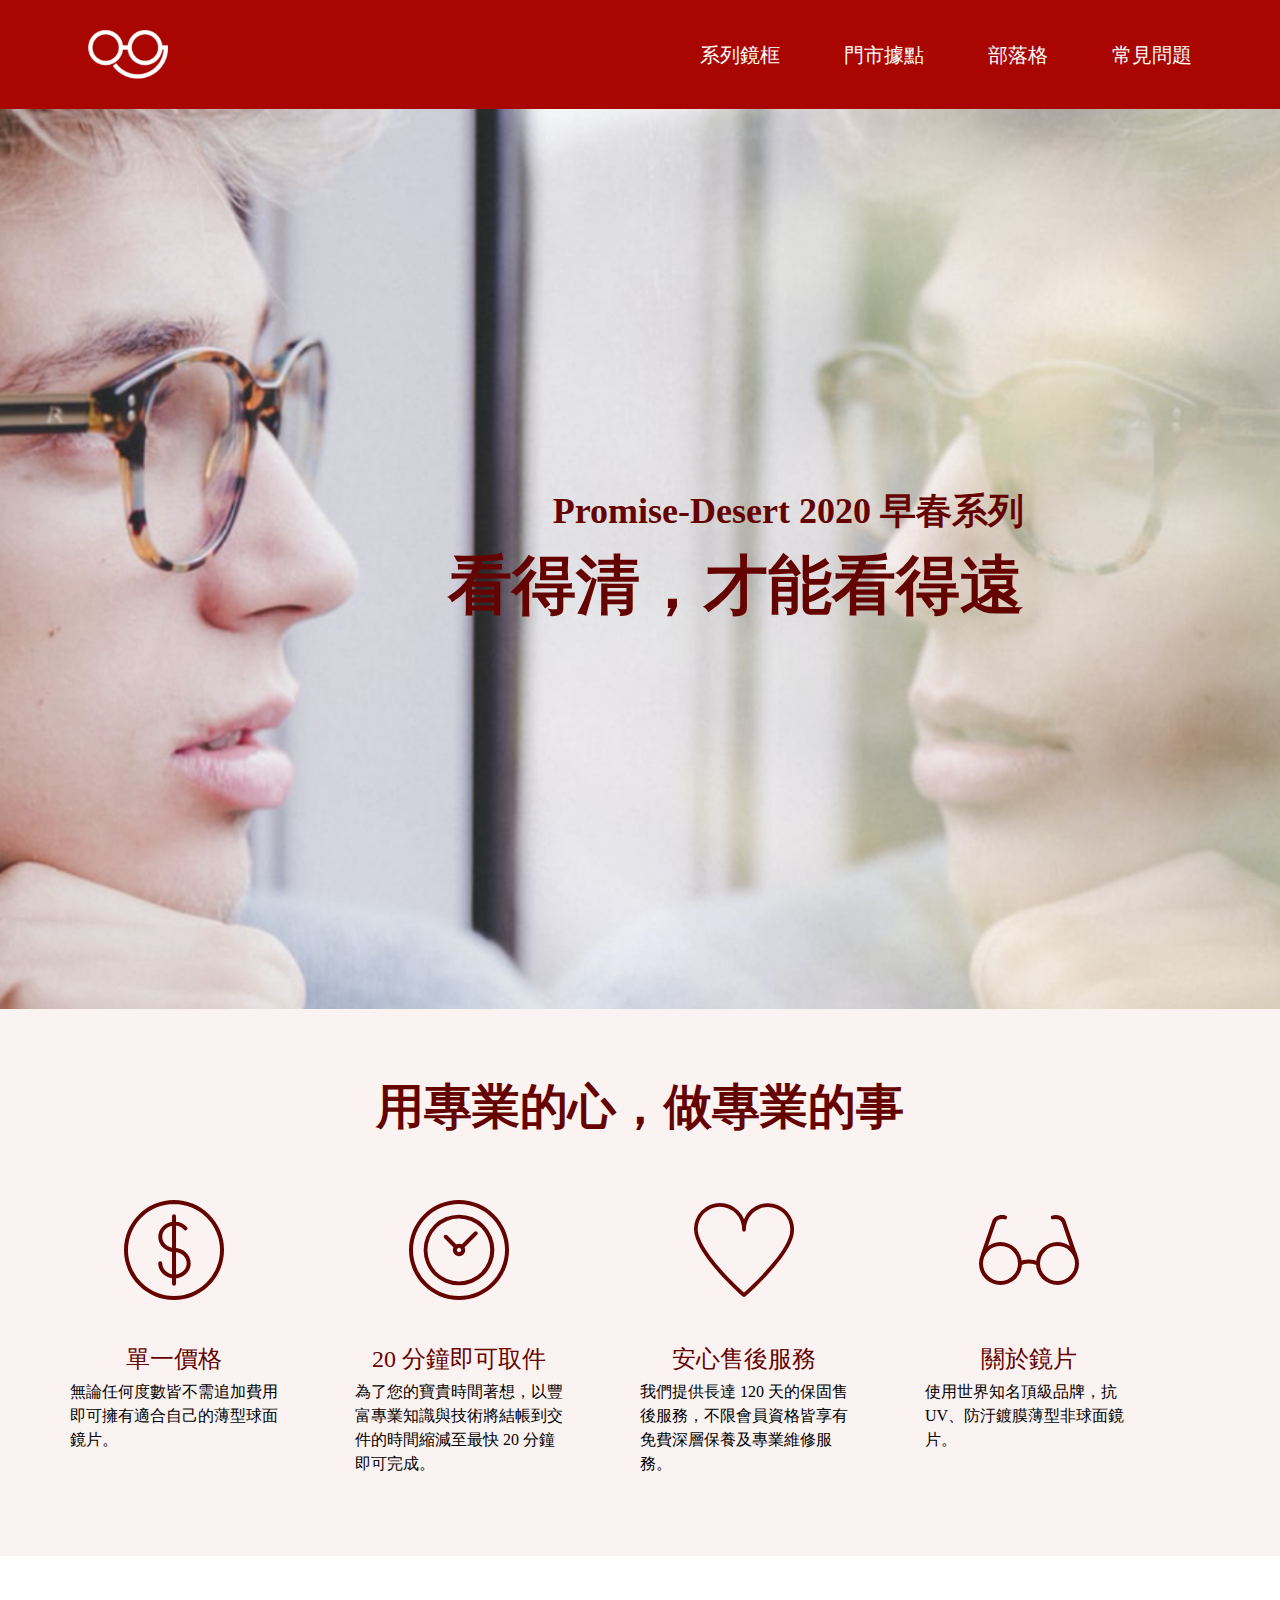
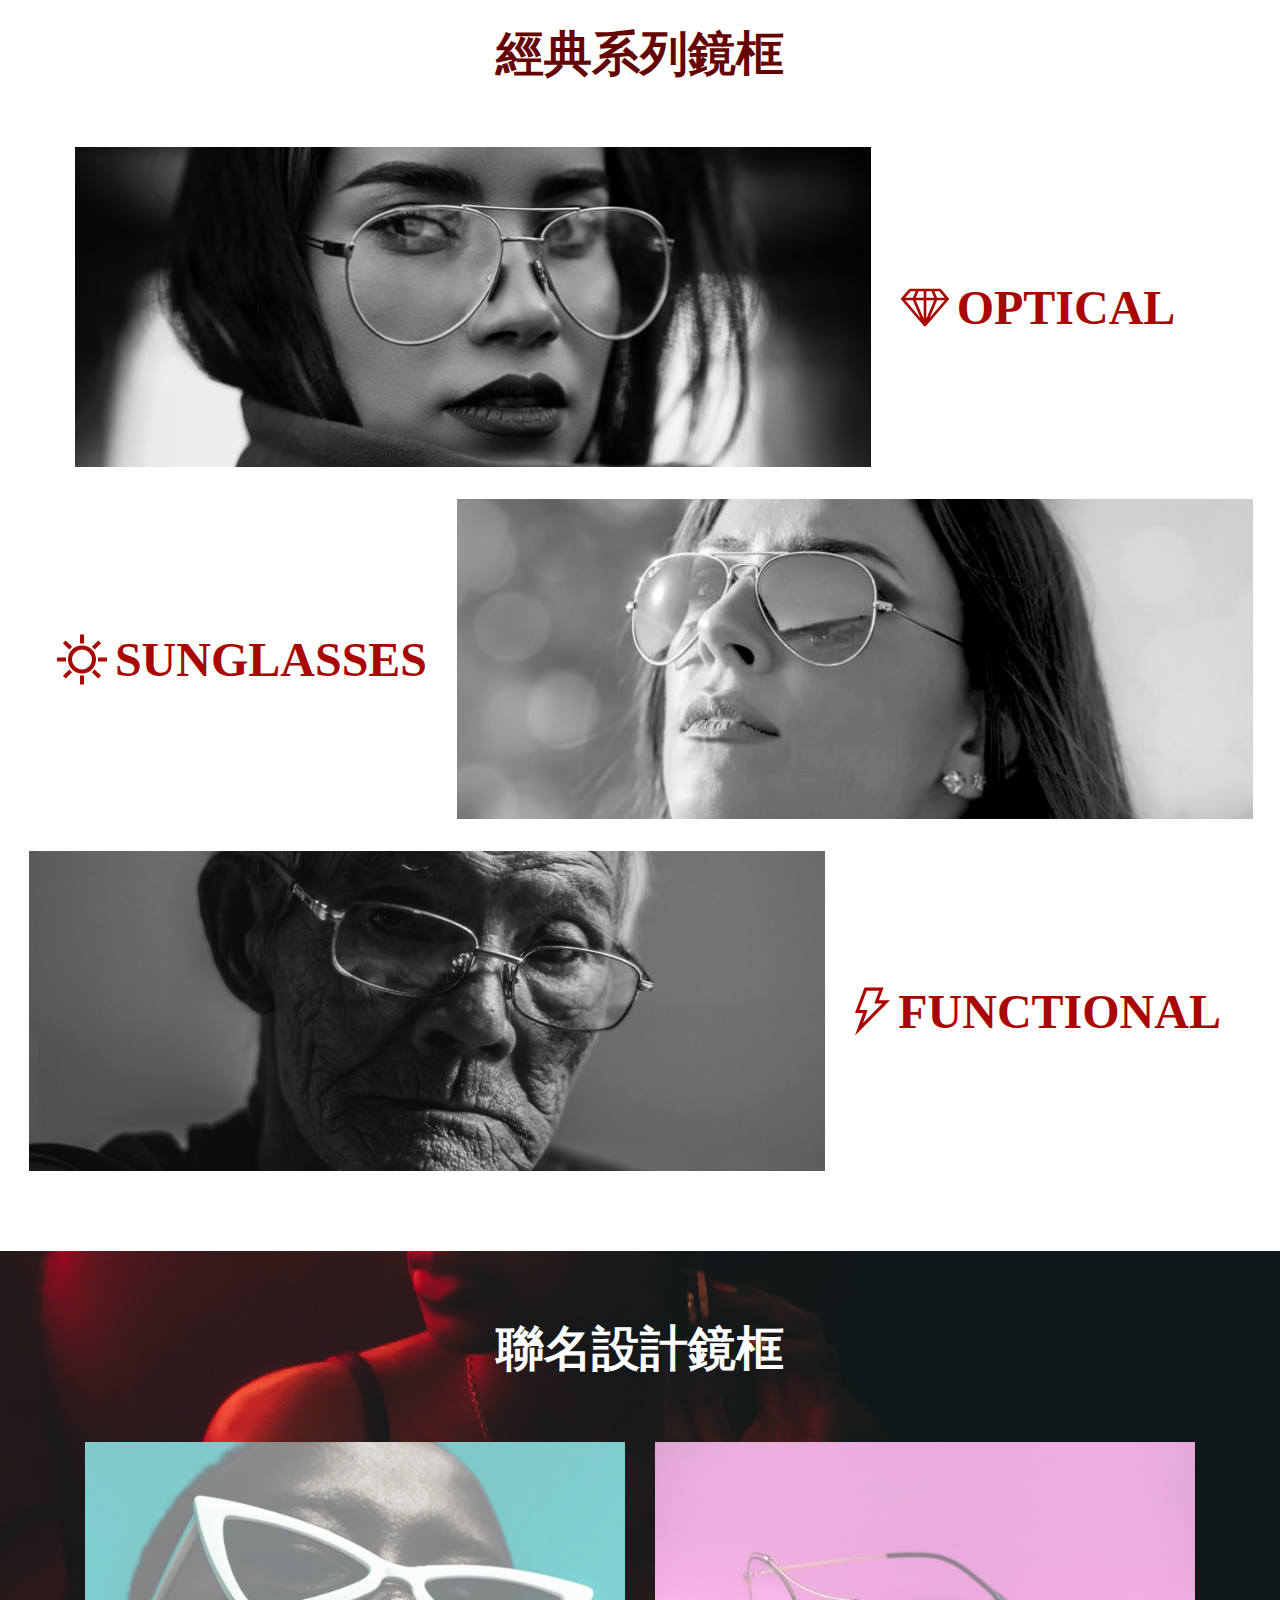
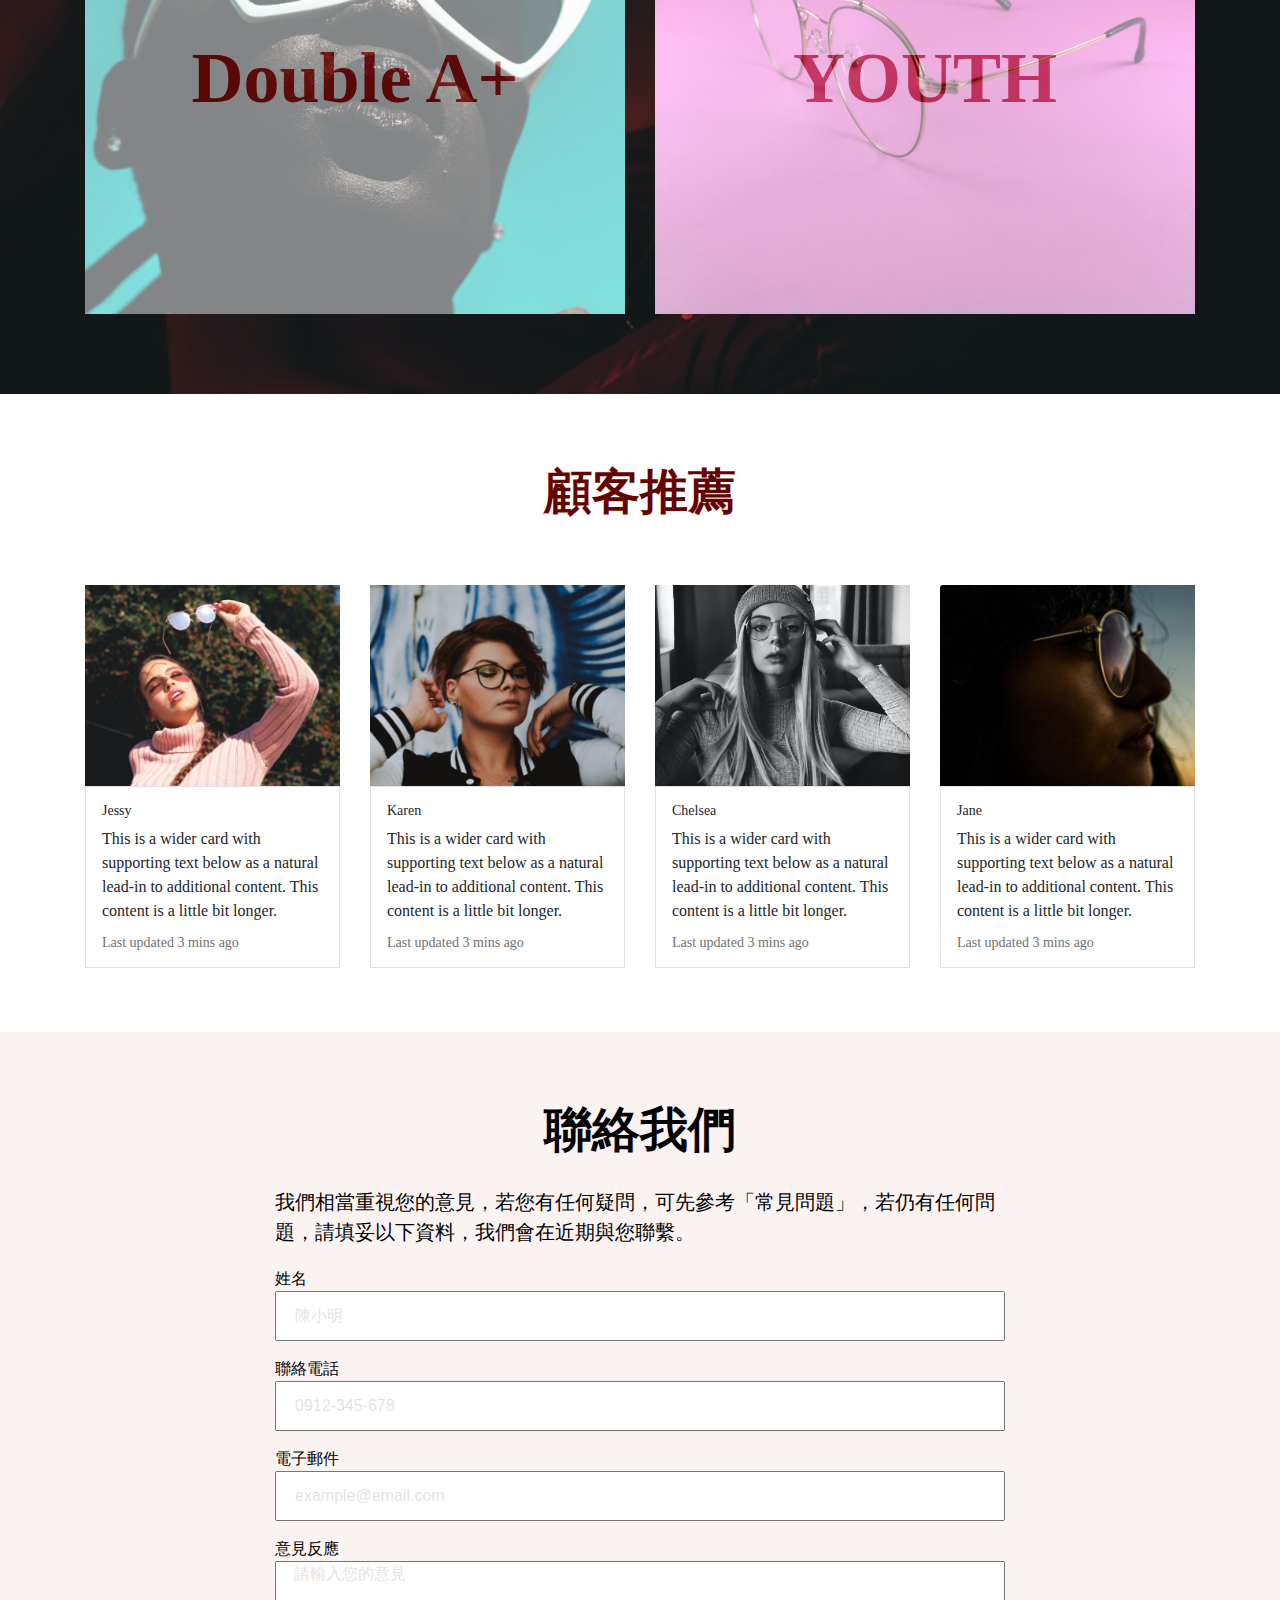
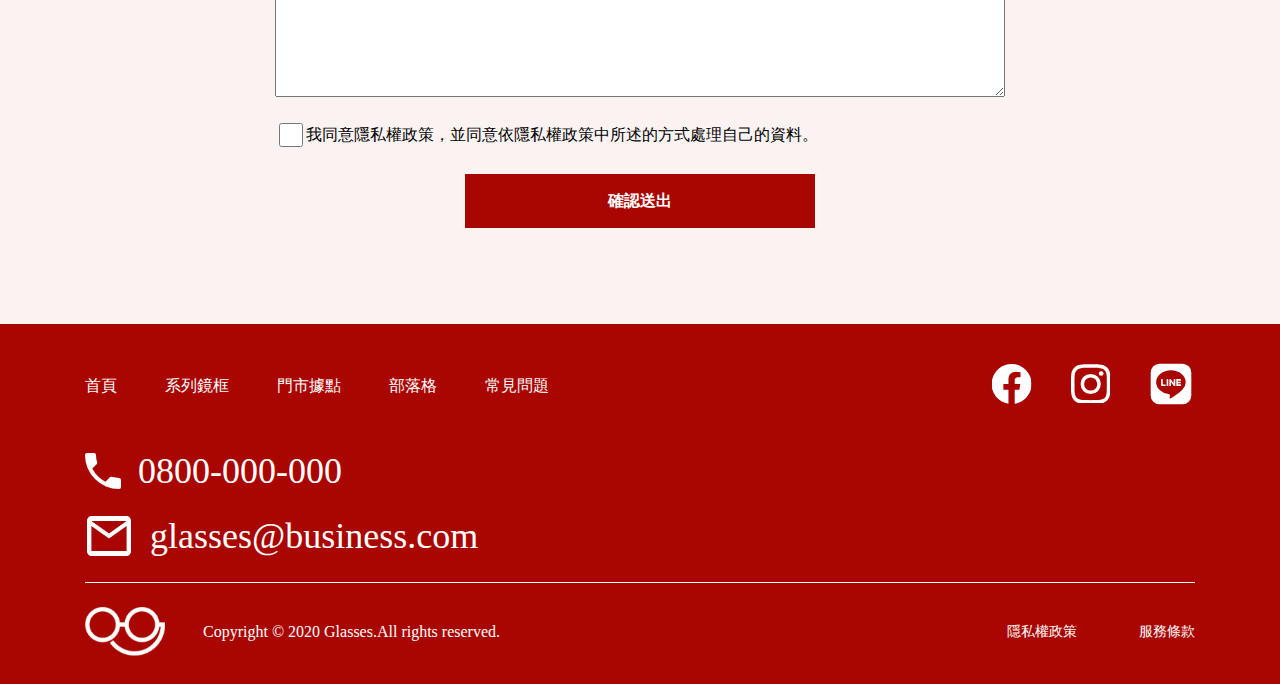
==== commit f0d29a29: "footer" ====
--- a/CSSweek03/index.html
+++ b/CSSweek03/index.html
@@ -214,7 +214,7 @@
                     <div class="footer-msg">
                         <ul class="footer-msg-list flex-row">
                             <li class="footer-msg-item"><a href="#" class="footer-msg-link c-light">隱私權政策</a></li>
-                            <li class="footer-msg-item"><a href="#" class="footer-msg-link c-light">隱私權政策</a></li>
+                            <li class="footer-msg-item"><a href="#" class="footer-msg-link c-light">服務條款</a></li>
                             
                         </ul>
                     </div>
--- a/CSSweek03/style.css
+++ b/CSSweek03/style.css
@@ -125,7 +125,9 @@
 	margin-bottom: 60px;
 	font-weight: bold;
 }
-
+.service-title {
+	text-align: center;
+}
 .service img {
 	width: 100px;
 	height: 100px;
